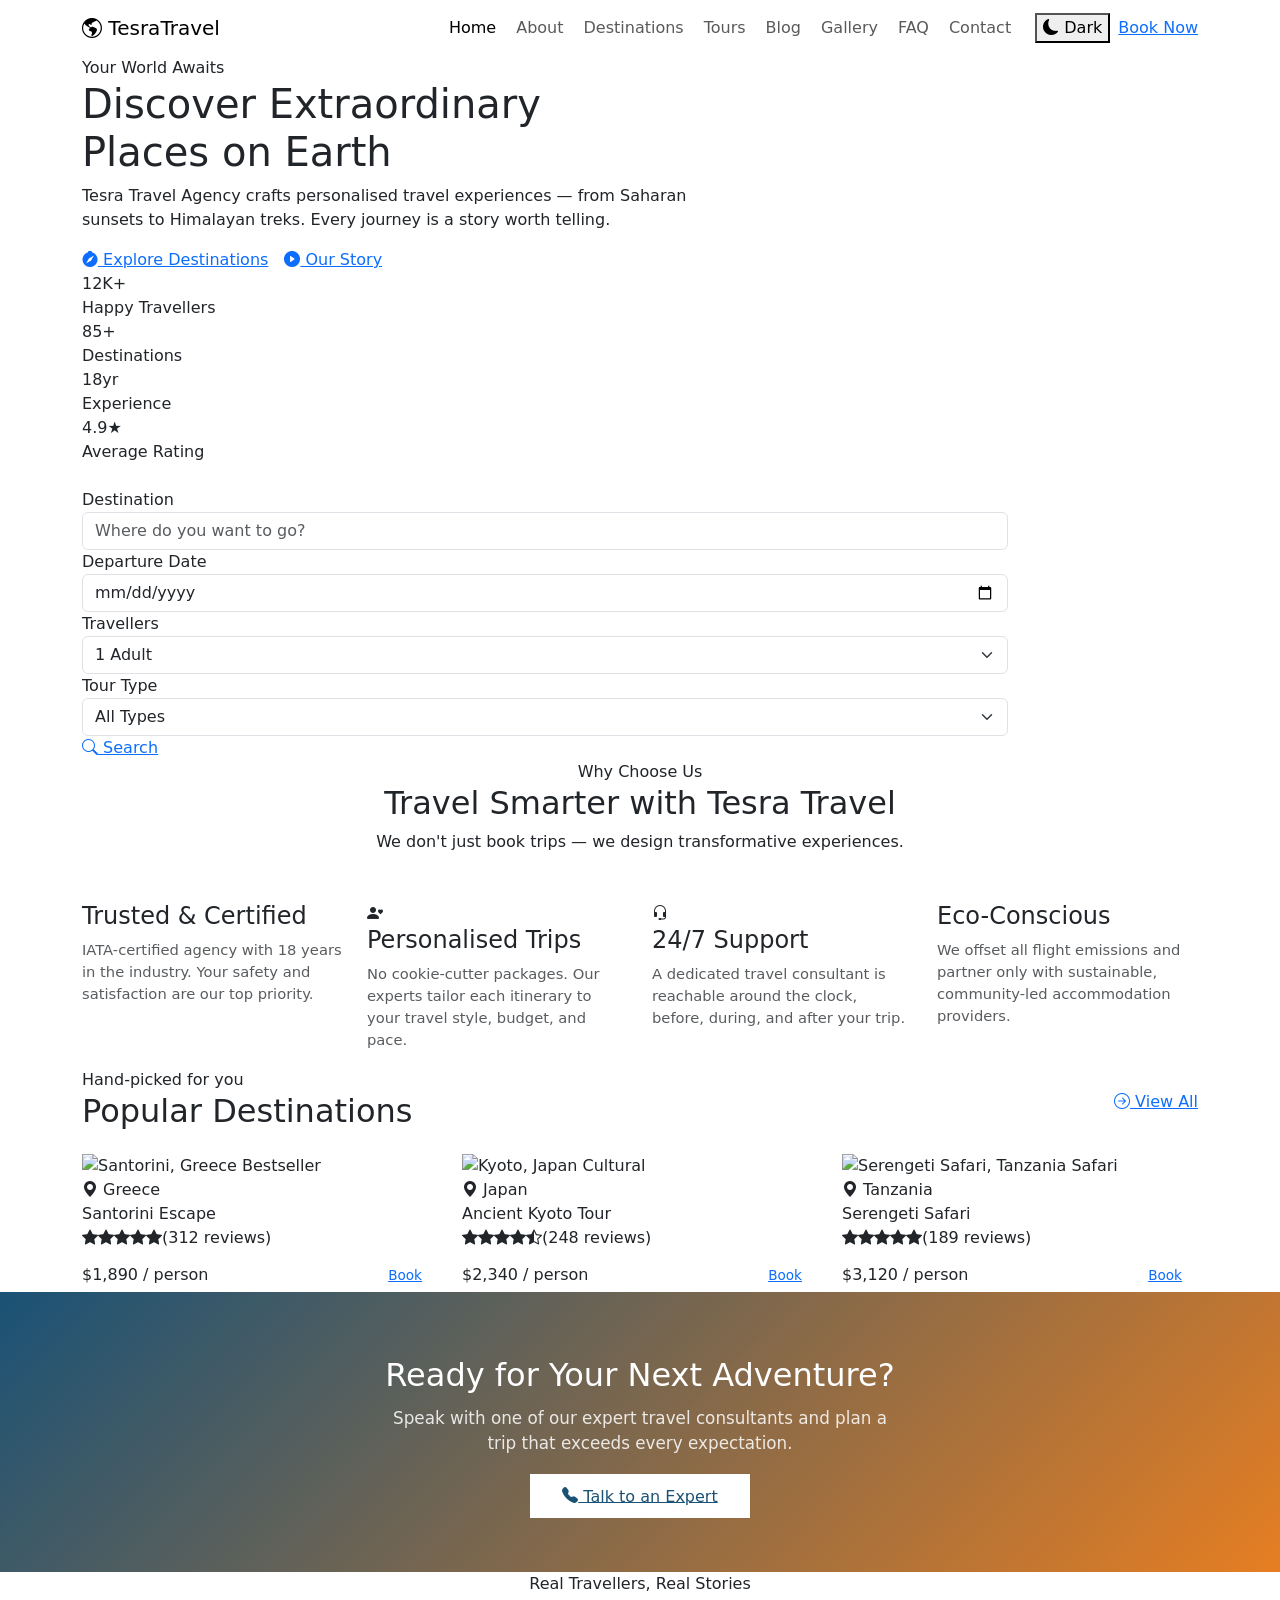
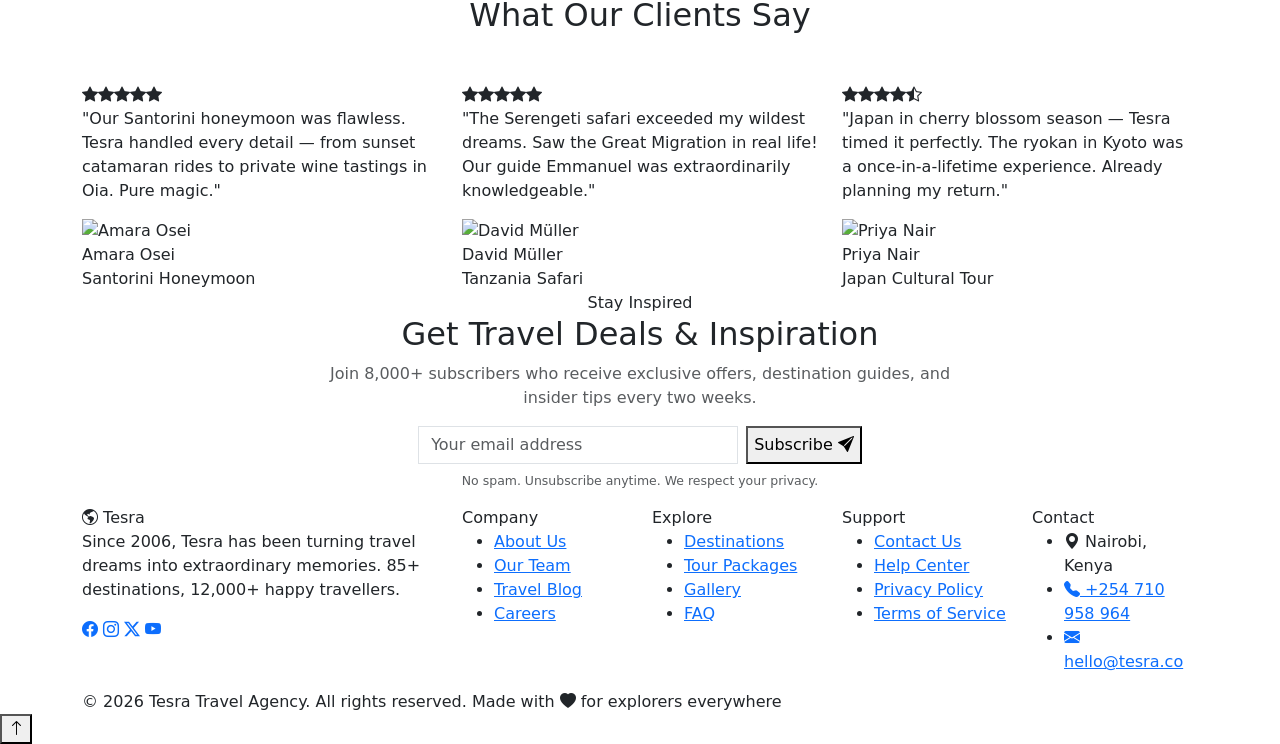
==== index.html @ 3066c64e "initial commit" ====
<!DOCTYPE html>
<html lang="en">
<head>
  <meta charset="UTF-8" />
  <meta name="viewport" content="width=device-width, initial-scale=1.0" />
  <title>Tesra Travel Agency</title>
  <meta name="description" content="Tesra Travel Agency offers curated tour packages to the world's most breathtaking destinations. Book your dream holiday today." />
  <link rel="stylesheet" href="https://cdn.jsdelivr.net/npm/bootstrap@5.3.2/dist/css/bootstrap.min.css" />
  <link rel="stylesheet" href="https://cdn.jsdelivr.net/npm/bootstrap-icons@1.11.3/font/bootstrap-icons.min.css" />
  <link rel="stylesheet" href="css/style.css" />
</head>
<body>

<!-- NAVBAR -->
<nav class="navbar navbar-expand-lg">
  <div class="container">
    <a class="navbar-brand" href="index.html"><i class="bi bi-globe-americas"></i> Tesra<span>Travel</span></a>
    <button class="navbar-toggler border-0" type="button" data-bs-toggle="collapse" data-bs-target="#navMenu">
      <span class="navbar-toggler-icon"></span>
    </button>
    <div class="collapse navbar-collapse" id="navMenu">
      <ul class="navbar-nav ms-auto align-items-lg-center gap-1 mb-2 mb-lg-0">
        <li class="nav-item"><a class="nav-link active" href="index.html">Home</a></li>
        <li class="nav-item"><a class="nav-link" href="about.html">About</a></li>
        <li class="nav-item"><a class="nav-link" href="destinations.html">Destinations</a></li>
        <li class="nav-item"><a class="nav-link" href="tours.html">Tours</a></li>
        <li class="nav-item"><a class="nav-link" href="blog.html">Blog</a></li>
        <li class="nav-item"><a class="nav-link" href="gallery.html">Gallery</a></li>
        <li class="nav-item"><a class="nav-link" href="faq.html">FAQ</a></li>
        <li class="nav-item"><a class="nav-link" href="contact.html">Contact</a></li>
      </ul>
      <div class="ms-lg-3 d-flex align-items-center gap-2 mt-2 mt-lg-0">
        <button id="darkModeToggle"><i class="bi bi-moon-fill"></i> Dark</button>
        <a href="tours.html" class="btn-primary-custom">Book Now</a>
      </div>
    </div>
  </div>
</nav>

<!-- HERO -->
<section class="hero">
  <div class="hero-bg"></div>
  <div class="container hero-content">
    <div class="row align-items-center">
      <div class="col-lg-7">
        <span class="eyebrow">Your World Awaits</span>
        <h1>Discover <span>Extraordinary</span><br>Places on Earth</h1>
        <p class="hero-lead">Tesra Travel Agency crafts personalised travel experiences — from Saharan sunsets to Himalayan treks. Every journey is a story worth telling.</p>
        <div class="d-flex flex-wrap gap-3">
          <a href="destinations.html" class="btn-primary-custom"><i class="bi bi-compass-fill"></i> Explore Destinations</a>
          <a href="about.html" class="btn-outline-custom"><i class="bi bi-play-circle-fill"></i> Our Story</a>
        </div>
        <div class="hero-stats">
          <div><div class="hero-stat-num">12K+</div><div class="hero-stat-label">Happy Travellers</div></div>
          <div><div class="hero-stat-num">85+</div><div class="hero-stat-label">Destinations</div></div>
          <div><div class="hero-stat-num">18yr</div><div class="hero-stat-label">Experience</div></div>
          <div><div class="hero-stat-num">4.9★</div><div class="hero-stat-label">Average Rating</div></div>
        </div>
      </div>
    </div>
    <!-- Quick Search -->
    <div class="row mt-4">
      <div class="col-lg-10">
        <div class="hero-search">
          <div class="form-group">
            <label for="hsDestination">Destination</label>
            <input id="hsDestination" type="text" class="form-control" placeholder="Where do you want to go?" />
          </div>
          <div class="form-group">
            <label for="hsDeparture">Departure Date</label>
            <input id="hsDeparture" type="date" class="form-control" />
          </div>
          <div class="form-group">
            <label for="hsTravellers">Travellers</label>
            <select id="hsTravellers" class="form-select">
              <option>1 Adult</option>
              <option>2 Adults</option>
              <option>2 Adults, 1 Child</option>
              <option>2 Adults, 2 Children</option>
              <option>Group (5+)</option>
            </select>
          </div>
          <div class="form-group">
            <label for="hsTourType">Tour Type</label>
            <select id="hsTourType" class="form-select">
              <option>All Types</option>
              <option>Beach & Island</option>
              <option>Adventure & Trek</option>
              <option>Cultural & Heritage</option>
              <option>Safari & Wildlife</option>
            </select>
          </div>
          <div>
            <a href="destinations.html" class="btn-primary-custom" style="white-space:nowrap"><i class="bi bi-search"></i> Search</a>
          </div>
        </div>
      </div>
    </div>
  </div>
</section>

<!-- WHY WANDERLUST -->
<section class="section-pad bg-light-custom">
  <div class="container">
    <div class="text-center mb-5">
      <span class="eyebrow">Why Choose Us</span>
      <h2 class="section-title">Travel Smarter with Tesra Travel</h2>
      <div class="divider center"></div>
      <p class="section-subtitle">We don't just book trips — we design transformative experiences.</p>
    </div>
    <div class="row g-4">
      <div class="col-sm-6 col-lg-3 reveal">
        <div class="feature-icon blue"><i class="bi bi-shield-check-fill"></i></div>
        <h4>Trusted & Certified</h4>
        <p class="text-muted" style="font-size:0.92rem">IATA-certified agency with 18 years in the industry. Your safety and satisfaction are our top priority.</p>
      </div>
      <div class="col-sm-6 col-lg-3 reveal">
        <div class="feature-icon orange"><i class="bi bi-person-heart"></i></div>
        <h4>Personalised Trips</h4>
        <p class="text-muted" style="font-size:0.92rem">No cookie-cutter packages. Our experts tailor each itinerary to your travel style, budget, and pace.</p>
      </div>
      <div class="col-sm-6 col-lg-3 reveal">
        <div class="feature-icon gold"><i class="bi bi-headset"></i></div>
        <h4>24/7 Support</h4>
        <p class="text-muted" style="font-size:0.92rem">A dedicated travel consultant is reachable around the clock, before, during, and after your trip.</p>
      </div>
      <div class="col-sm-6 col-lg-3 reveal">
        <div class="feature-icon teal"><i class="bi bi-leaf-fill"></i></div>
        <h4>Eco-Conscious</h4>
        <p class="text-muted" style="font-size:0.92rem">We offset all flight emissions and partner only with sustainable, community-led accommodation providers.</p>
      </div>
    </div>
  </div>
</section>

<!-- FEATURED DESTINATIONS -->
<section class="section-pad">
  <div class="container">
    <div class="d-flex flex-wrap justify-content-between align-items-end mb-4">
      <div>
        <span class="eyebrow">Hand-picked for you</span>
        <h2 class="section-title mb-0">Popular Destinations</h2>
        <div class="divider"></div>
      </div>
      <a href="destinations.html" class="btn-primary-dark mb-3"><i class="bi bi-arrow-right-circle"></i> View All</a>
    </div>
    <div class="row g-4">
      <!-- Card 1 -->
      <div class="col-sm-6 col-lg-4 reveal">
        <div class="destination-card">
          <div class="card-img-wrapper">
            <img src="https://images.unsplash.com/photo-1539650116574-75c0c6d73c0e?w=600&q=75" alt="Santorini, Greece" loading="lazy" />
            <span class="card-badge">Bestseller</span>
          </div>
          <div class="card-body">
            <div class="card-location"><i class="bi bi-geo-alt-fill"></i> Greece</div>
            <div class="card-title">Santorini Escape</div>
            <div class="card-rating"><i class="bi bi-star-fill"></i><i class="bi bi-star-fill"></i><i class="bi bi-star-fill"></i><i class="bi bi-star-fill"></i><i class="bi bi-star-fill"></i><span>(312 reviews)</span></div>
            <div class="d-flex justify-content-between align-items-center mt-2">
              <div class="card-price">$1,890 <span>/ person</span></div>
              <a href="tours.html" class="btn-primary-custom" style="padding:0.4rem 1rem;font-size:0.85rem">Book</a>
            </div>
          </div>
        </div>
      </div>
      <!-- Card 2 -->
      <div class="col-sm-6 col-lg-4 reveal">
        <div class="destination-card">
          <div class="card-img-wrapper">
            <img src="https://images.unsplash.com/photo-1555400038-63f5ba517a47?w=600&q=75" alt="Kyoto, Japan" loading="lazy" />
            <span class="card-badge">Cultural</span>
          </div>
          <div class="card-body">
            <div class="card-location"><i class="bi bi-geo-alt-fill"></i> Japan</div>
            <div class="card-title">Ancient Kyoto Tour</div>
            <div class="card-rating"><i class="bi bi-star-fill"></i><i class="bi bi-star-fill"></i><i class="bi bi-star-fill"></i><i class="bi bi-star-fill"></i><i class="bi bi-star-half"></i><span>(248 reviews)</span></div>
            <div class="d-flex justify-content-between align-items-center mt-2">
              <div class="card-price">$2,340 <span>/ person</span></div>
              <a href="tours.html" class="btn-primary-custom" style="padding:0.4rem 1rem;font-size:0.85rem">Book</a>
            </div>
          </div>
        </div>
      </div>
      <!-- Card 3 -->
      <div class="col-sm-6 col-lg-4 reveal">
        <div class="destination-card">
          <div class="card-img-wrapper">
            <img src="https://images.unsplash.com/photo-1516026672322-bc52d61a55d5?w=600&q=75" alt="Serengeti Safari, Tanzania" loading="lazy" />
            <span class="card-badge">Safari</span>
          </div>
          <div class="card-body">
            <div class="card-location"><i class="bi bi-geo-alt-fill"></i> Tanzania</div>
            <div class="card-title">Serengeti Safari</div>
            <div class="card-rating"><i class="bi bi-star-fill"></i><i class="bi bi-star-fill"></i><i class="bi bi-star-fill"></i><i class="bi bi-star-fill"></i><i class="bi bi-star-fill"></i><span>(189 reviews)</span></div>
            <div class="d-flex justify-content-between align-items-center mt-2">
              <div class="card-price">$3,120 <span>/ person</span></div>
              <a href="tours.html" class="btn-primary-custom" style="padding:0.4rem 1rem;font-size:0.85rem">Book</a>
            </div>
          </div>
        </div>
      </div>
    </div>
  </div>
</section>

<!-- BANNER CTA -->
<section style="background:linear-gradient(135deg,#1A5276 0%,#E67E22 100%);padding:64px 0;">
  <div class="container text-center">
    <h2 style="color:white;font-family:var(--font-display);margin-bottom:0.75rem">Ready for Your Next Adventure?</h2>
    <p style="color:rgba(255,255,255,0.85);max-width:520px;margin:0 auto 1.75rem;font-size:1.05rem">Speak with one of our expert travel consultants and plan a trip that exceeds every expectation.</p>
    <a href="contact.html" class="btn-primary-custom" style="background:white;color:#1A5276;font-size:1rem;padding:0.8rem 2rem">
      <i class="bi bi-telephone-fill"></i> Talk to an Expert
    </a>
  </div>
</section>

<!-- TESTIMONIALS -->
<section class="section-pad bg-light-custom">
  <div class="container">
    <div class="text-center mb-5">
      <span class="eyebrow">Real Travellers, Real Stories</span>
      <h2 class="section-title">What Our Clients Say</h2>
      <div class="divider center"></div>
    </div>
    <div class="row g-4">
      <div class="col-md-4 reveal">
        <div class="testimonial-card">
          <div class="testimonial-stars"><i class="bi bi-star-fill"></i><i class="bi bi-star-fill"></i><i class="bi bi-star-fill"></i><i class="bi bi-star-fill"></i><i class="bi bi-star-fill"></i></div>
          <p class="testimonial-text">"Our Santorini honeymoon was flawless. Tesra handled every detail — from sunset catamaran rides to private wine tastings in Oia. Pure magic."</p>
          <div class="testimonial-author">
            <img src="https://randomuser.me/api/portraits/women/44.jpg" alt="Amara Osei" class="testimonial-avatar" />
            <div><div class="testimonial-name">Amara Osei</div><div class="testimonial-trip">Santorini Honeymoon</div></div>
          </div>
        </div>
      </div>
      <div class="col-md-4 reveal">
        <div class="testimonial-card">
          <div class="testimonial-stars"><i class="bi bi-star-fill"></i><i class="bi bi-star-fill"></i><i class="bi bi-star-fill"></i><i class="bi bi-star-fill"></i><i class="bi bi-star-fill"></i></div>
          <p class="testimonial-text">"The Serengeti safari exceeded my wildest dreams. Saw the Great Migration in real life! Our guide Emmanuel was extraordinarily knowledgeable."</p>
          <div class="testimonial-author">
            <img src="https://randomuser.me/api/portraits/men/32.jpg" alt="David Müller" class="testimonial-avatar" />
            <div><div class="testimonial-name">David Müller</div><div class="testimonial-trip">Tanzania Safari</div></div>
          </div>
        </div>
      </div>
      <div class="col-md-4 reveal">
        <div class="testimonial-card">
          <div class="testimonial-stars"><i class="bi bi-star-fill"></i><i class="bi bi-star-fill"></i><i class="bi bi-star-fill"></i><i class="bi bi-star-fill"></i><i class="bi bi-star-half"></i></div>
          <p class="testimonial-text">"Japan in cherry blossom season — Tesra timed it perfectly. The ryokan in Kyoto was a once-in-a-lifetime experience. Already planning my return."</p>
          <div class="testimonial-author">
            <img src="https://randomuser.me/api/portraits/women/68.jpg" alt="Priya Nair" class="testimonial-avatar" />
            <div><div class="testimonial-name">Priya Nair</div><div class="testimonial-trip">Japan Cultural Tour</div></div>
          </div>
        </div>
      </div>
    </div>
  </div>
</section>

<!-- NEWSLETTER -->
<section class="section-pad-sm">
  <div class="container">
    <div class="row justify-content-center">
      <div class="col-lg-7 text-center">
        <span class="eyebrow">Stay Inspired</span>
        <h2 class="section-title">Get Travel Deals &amp; Inspiration</h2>
        <p class="text-muted mb-3">Join 8,000+ subscribers who receive exclusive offers, destination guides, and insider tips every two weeks.</p>
        <form id="newsletterForm" class="d-flex flex-wrap justify-content-center gap-2">
          <input type="email" class="form-control" placeholder="Your email address" style="max-width:320px;border-radius:var(--radius-sm);" required />
          <button type="submit" class="btn-primary-custom">Subscribe <i class="bi bi-send-fill"></i></button>
        </form>
        <div id="newsletterMsg" style="display:none;margin-top:1rem;color:#27AE60;font-weight:600"><i class="bi bi-check-circle-fill"></i> You're subscribed! Check your inbox for a welcome gift.</div>
        <p class="text-muted mt-2" style="font-size:0.78rem">No spam. Unsubscribe anytime. We respect your privacy.</p>
      </div>
    </div>
  </div>
</section>

<!-- FOOTER -->
<footer>
  <div class="container">
    <div class="row g-4">
      <div class="col-lg-4">
        <div class="footer-brand"><i class="bi bi-globe-americas"></i> Tesra</span></div>
        <p class="footer-desc">Since 2006, Tesra has been turning travel dreams into extraordinary memories. 85+ destinations, 12,000+ happy travellers.</p>
        <div class="footer-social">
          <a href="#" class="social-btn" aria-label="Facebook"><i class="bi bi-facebook"></i></a>
          <a href="#" class="social-btn" aria-label="Instagram"><i class="bi bi-instagram"></i></a>
          <a href="#" class="social-btn" aria-label="Twitter"><i class="bi bi-twitter-x"></i></a>
          <a href="#" class="social-btn" aria-label="YouTube"><i class="bi bi-youtube"></i></a>
        </div>
      </div>
      <div class="col-6 col-lg-2">
        <div class="footer-heading">Company</div>
        <ul class="footer-links">
          <li><a href="about.html">About Us</a></li>
          <li><a href="about.html#team">Our Team</a></li>
          <li><a href="blog.html">Travel Blog</a></li>
          <li><a href="contact.html">Careers</a></li>
        </ul>
      </div>
      <div class="col-6 col-lg-2">
        <div class="footer-heading">Explore</div>
        <ul class="footer-links">
          <li><a href="destinations.html">Destinations</a></li>
          <li><a href="tours.html">Tour Packages</a></li>
          <li><a href="gallery.html">Gallery</a></li>
          <li><a href="faq.html">FAQ</a></li>
        </ul>
      </div>
      <div class="col-6 col-lg-2">
        <div class="footer-heading">Support</div>
        <ul class="footer-links">
          <li><a href="contact.html">Contact Us</a></li>
          <li><a href="faq.html">Help Center</a></li>
          <li><a href="#">Privacy Policy</a></li>
          <li><a href="#">Terms of Service</a></li>
        </ul>
      </div>
      <div class="col-6 col-lg-2">
        <div class="footer-heading">Contact</div>
        <ul class="footer-links">
          <li><i class="bi bi-geo-alt-fill text-accent"></i> Nairobi, Kenya</li>
          <li><a href="tel:+254710958964"><i class="bi bi-telephone-fill text-accent"></i> +254 710 958 964</a></li>
          <li><a href="mailto:hello@tesra.co"><i class="bi bi-envelope-fill text-accent"></i> hello@tesra.co</a></li>
        </ul>
      </div>
    </div>
    <div class="footer-bottom">
      <span>&copy; 2026 Tesra Travel Agency. All rights reserved.</span>
      <span>Made with <i class="bi bi-heart-fill text-accent"></i> for explorers everywhere</span>
    </div>
  </div>
</footer>

<button class="back-to-top" id="backToTop" aria-label="Back to top"><i class="bi bi-arrow-up"></i></button>

<script src="https://cdn.jsdelivr.net/npm/bootstrap@5.3.2/dist/js/bootstrap.bundle.min.js"></script>
<script src="js/main.js"></script>
</body>
</html>
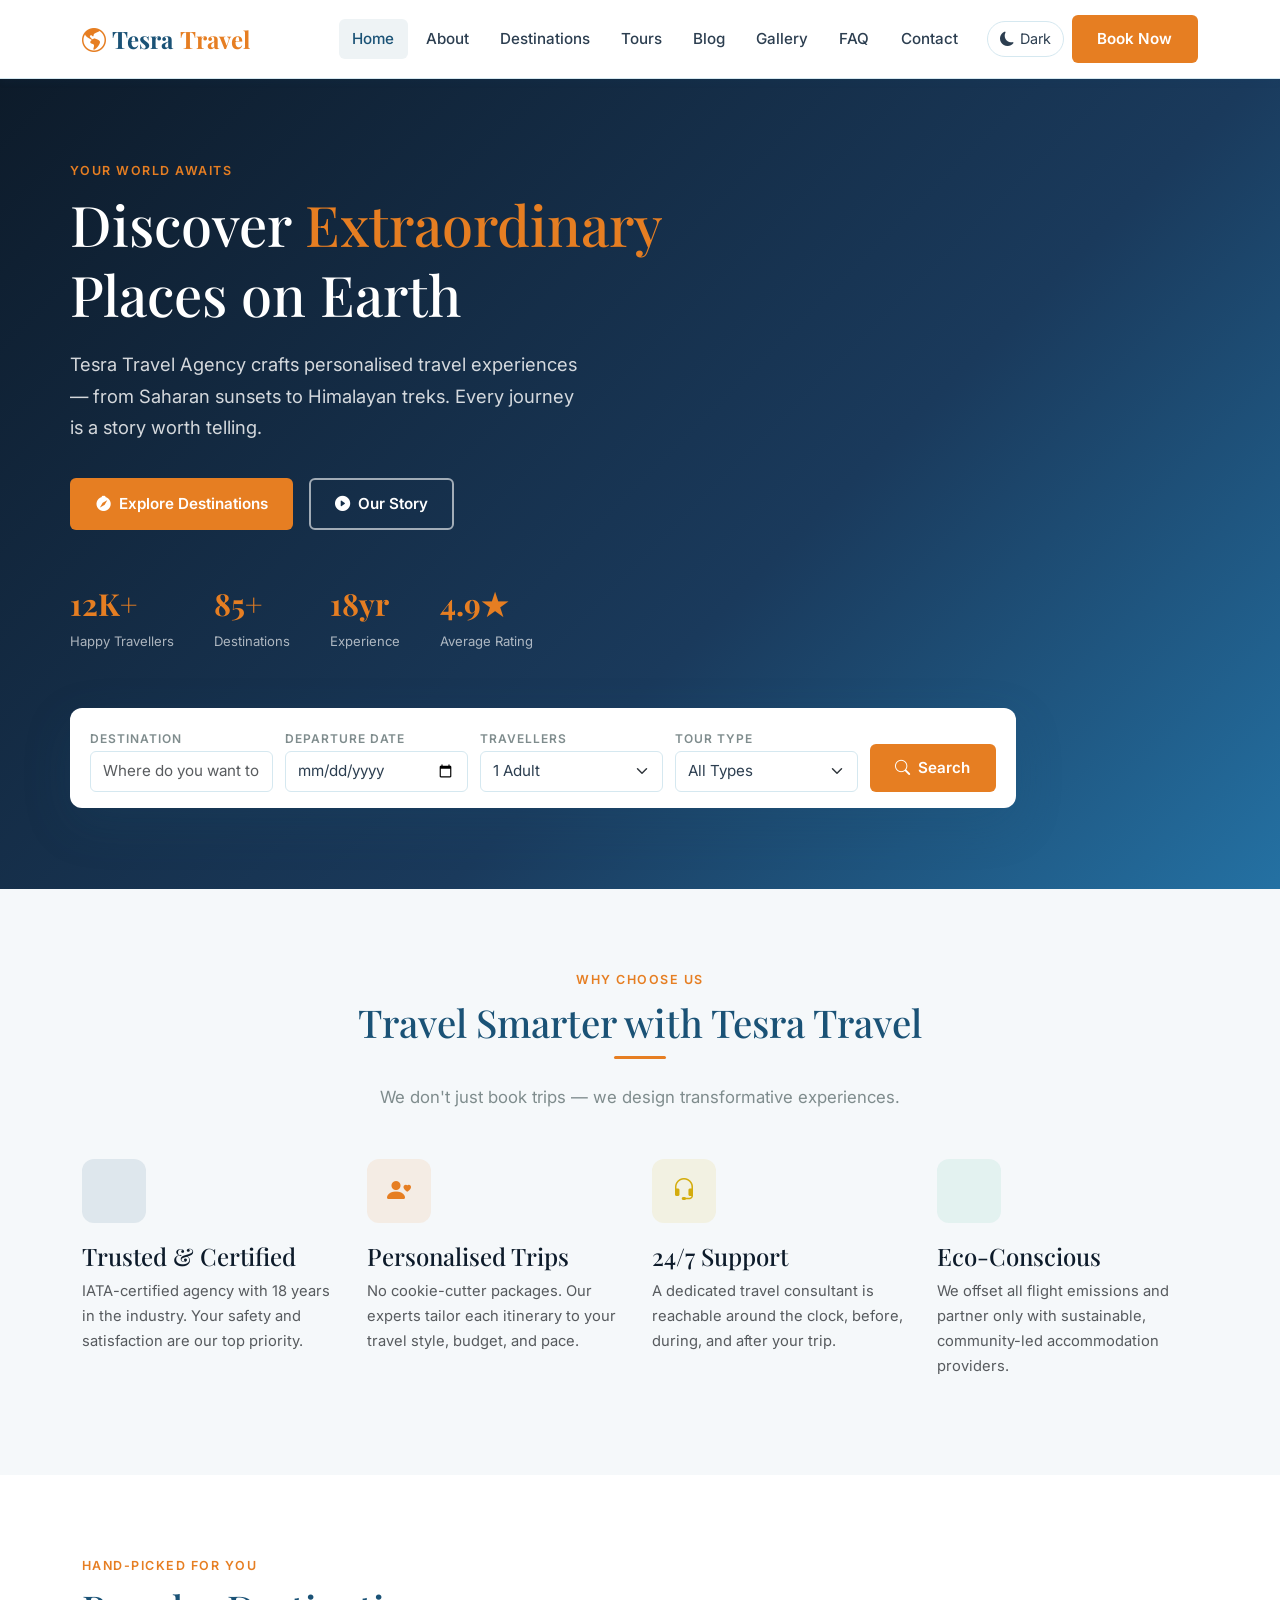
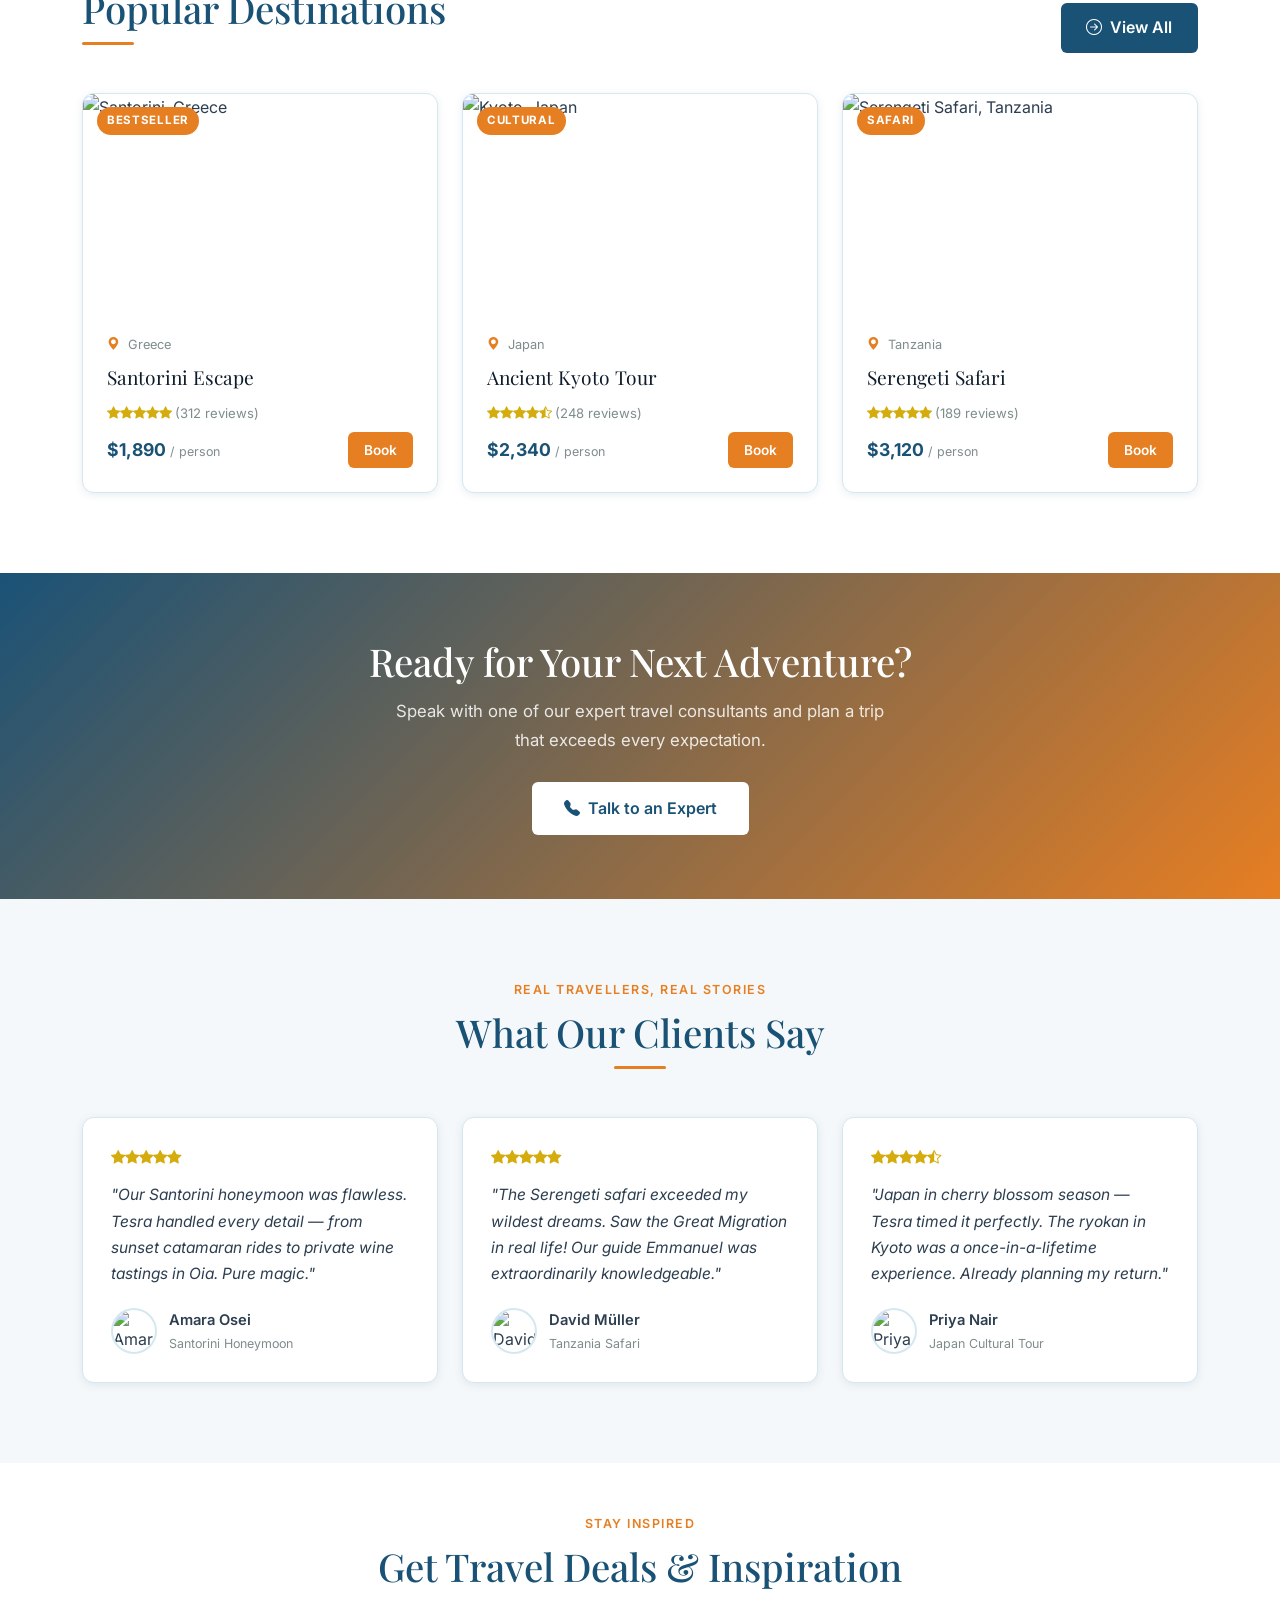
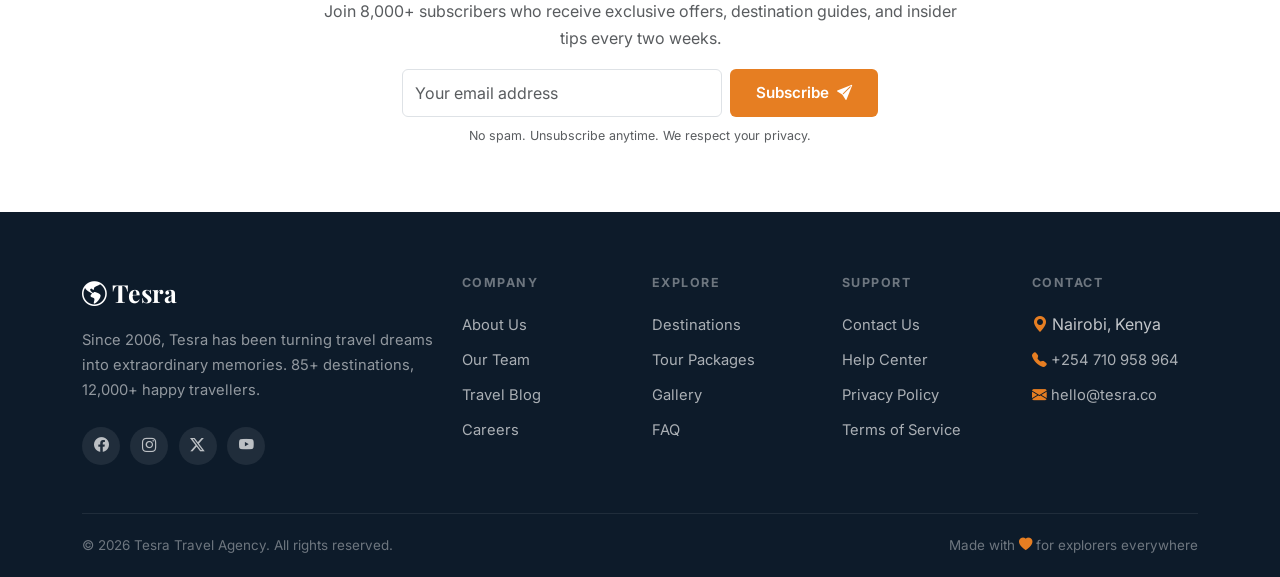
==== commit a6909fe4: "changes made to index page" ====
--- a/index.html
+++ b/index.html
@@ -7,7 +7,7 @@
   <meta name="description" content="Tesra Travel Agency offers curated tour packages to the world's most breathtaking destinations. Book your dream holiday today." />
   <link rel="stylesheet" href="https://cdn.jsdelivr.net/npm/bootstrap@5.3.2/dist/css/bootstrap.min.css" />
   <link rel="stylesheet" href="https://cdn.jsdelivr.net/npm/bootstrap-icons@1.11.3/font/bootstrap-icons.min.css" />
-  <link rel="stylesheet" href="css/style.css" />
+  <link rel="stylesheet" href="style.css" />
 </head>
 <body>
 
--- a/style.css
+++ b/style.css
@@ -0,0 +1,645 @@
+/* =============================================
+   Tesra Travel Agency – Main Stylesheet
+   ============================================= */
+
+/* --- Google Fonts Import --- */
+@import url('https://fonts.googleapis.com/css2?family=Playfair+Display:wght@400;600;700&family=Inter:wght@300;400;500;600&display=swap');
+
+/* --- CSS Variables (Token System) --- */
+:root {
+  --color-primary:    #1A5276;   /* deep ocean blue */
+  --color-accent:     #E67E22;   /* warm sunset orange */
+  --color-gold:       #D4AC0D;   /* sand gold */
+  --color-dark:       #0D1B2A;   /* near-black navy */
+  --color-light:      #F5F8FA;   /* off-white */
+  --color-white:      #FFFFFF;
+  --color-text:       #2C3E50;
+  --color-muted:      #7F8C8D;
+  --color-border:     #D5E8F0;
+
+  --font-display: 'Playfair Display', Georgia, serif;
+  --font-body:    'Inter', system-ui, sans-serif;
+
+  --radius-sm:  6px;
+  --radius-md:  12px;
+  --radius-lg:  24px;
+
+  --shadow-sm:  0 2px 8px rgba(26,82,118,0.10);
+  --shadow-md:  0 6px 24px rgba(26,82,118,0.14);
+  --shadow-lg:  0 16px 48px rgba(26,82,118,0.18);
+
+  --transition: 0.28s ease;
+}
+
+/* --- Reset & Base --- */
+*, *::before, *::after { box-sizing: border-box; margin: 0; padding: 0; }
+html { scroll-behavior: smooth; }
+body {
+  font-family: var(--font-body);
+  font-size: 16px;
+  color: var(--color-text);
+  background: var(--color-white);
+  line-height: 1.7;
+}
+img { max-width: 100%; height: auto; display: block; }
+a { text-decoration: none; color: inherit; }
+
+/* --- Typography --- */
+h1, h2, h3, h4, h5 {
+  font-family: var(--font-display);
+  line-height: 1.25;
+  color: var(--color-dark);
+}
+h1 { font-size: clamp(2rem, 5vw, 3.5rem); }
+h2 { font-size: clamp(1.6rem, 3.5vw, 2.4rem); }
+h3 { font-size: clamp(1.2rem, 2.5vw, 1.6rem); }
+.section-title {
+  font-family: var(--font-display);
+  color: var(--color-primary);
+  margin-bottom: 0.5rem;
+}
+.section-subtitle {
+  color: var(--color-muted);
+  font-size: 1.05rem;
+  margin-bottom: 2.5rem;
+}
+.eyebrow {
+  font-size: 0.78rem;
+  font-weight: 600;
+  letter-spacing: 0.12em;
+  text-transform: uppercase;
+  color: var(--color-accent);
+  margin-bottom: 0.5rem;
+  display: block;
+}
+
+/* =============================================
+   NAVBAR
+   ============================================= */
+.navbar {
+  background: var(--color-white) !important;
+  border-bottom: 1px solid var(--color-border);
+  padding: 0.85rem 0;
+  box-shadow: var(--shadow-sm);
+  position: sticky;
+  top: 0;
+  z-index: 1000;
+  transition: background var(--transition);
+}
+.navbar.dark-nav {
+  background: var(--color-dark) !important;
+  border-bottom-color: rgba(255,255,255,0.08);
+}
+.navbar-brand {
+  font-family: var(--font-display);
+  font-size: 1.5rem;
+  font-weight: 700;
+  color: var(--color-primary) !important;
+  display: flex;
+  align-items: center;
+  gap: 0.4rem;
+}
+.navbar-brand span { color: var(--color-accent); }
+.navbar-brand i { color: var(--color-accent); }
+.navbar.dark-nav .navbar-brand { color: var(--color-white) !important; }
+.nav-link {
+  font-weight: 500;
+  color: var(--color-text) !important;
+  padding: 0.45rem 0.85rem !important;
+  border-radius: var(--radius-sm);
+  transition: color var(--transition), background var(--transition);
+  font-size: 0.95rem;
+}
+.nav-link:hover, .nav-link.active {
+  color: var(--color-primary) !important;
+  background: rgba(26,82,118,0.07);
+}
+.navbar.dark-nav .nav-link { color: rgba(255,255,255,0.85) !important; }
+.navbar.dark-nav .nav-link:hover { color: var(--color-white) !important; background: rgba(255,255,255,0.1); }
+.nav-cta {
+  background: var(--color-accent) !important;
+  color: var(--color-white) !important;
+  border-radius: var(--radius-sm) !important;
+  padding: 0.45rem 1.1rem !important;
+}
+.nav-cta:hover { background: #c0661a !important; }
+
+/* Dark Mode Toggle */
+#darkModeToggle {
+  border: 1.5px solid var(--color-border);
+  background: transparent;
+  color: var(--color-text);
+  border-radius: 50px;
+  padding: 0.3rem 0.75rem;
+  font-size: 0.9rem;
+  cursor: pointer;
+  transition: all var(--transition);
+  display: flex; align-items: center; gap: 0.35rem;
+}
+#darkModeToggle:hover { background: var(--color-primary); color: white; border-color: var(--color-primary); }
+
+/* =============================================
+   HERO SECTION
+   ============================================= */
+.hero {
+  position: relative;
+  min-height: 90vh;
+  display: flex;
+  align-items: center;
+  overflow: hidden;
+  background: linear-gradient(135deg, var(--color-dark) 0%, #1A3A5C 60%, #2471A3 100%);
+}
+.hero-bg {
+  position: absolute; inset: 0;
+  background-image: url('https://images.unsplash.com/photo-1476514525535-07fb3b4ae5f1?w=1600&q=80');
+  background-size: cover;
+  background-position: center;
+  opacity: 0.22;
+  z-index: 0;
+}
+.hero-content { position: relative; z-index: 1; padding: 5rem 0; }
+.hero h1 { color: var(--color-white); margin-bottom: 1.25rem; }
+.hero h1 span { color: var(--color-accent); }
+.hero-lead {
+  font-size: 1.15rem;
+  color: rgba(255,255,255,0.82);
+  max-width: 520px;
+  margin-bottom: 2.2rem;
+}
+.hero-stats {
+  display: flex;
+  gap: 2.5rem;
+  margin-top: 3rem;
+  flex-wrap: wrap;
+}
+.hero-stat-num {
+  font-family: var(--font-display);
+  font-size: 1.9rem;
+  font-weight: 700;
+  color: var(--color-accent);
+}
+.hero-stat-label { font-size: 0.82rem; color: rgba(255,255,255,0.65); }
+
+/* Search Bar */
+.hero-search {
+  background: var(--color-white);
+  border-radius: var(--radius-md);
+  padding: 1rem 1.25rem;
+  box-shadow: var(--shadow-lg);
+  display: flex;
+  flex-wrap: wrap;
+  gap: 0.75rem;
+  align-items: flex-end;
+  margin-top: 2rem;
+}
+.hero-search .form-group { flex: 1 1 180px; }
+.hero-search label { font-size: 0.75rem; font-weight: 600; color: var(--color-muted); text-transform: uppercase; letter-spacing: 0.08em; }
+.hero-search .form-control, .hero-search .form-select {
+  border: 1.5px solid var(--color-border);
+  border-radius: var(--radius-sm);
+  font-size: 0.95rem;
+  padding: 0.5rem 0.75rem;
+  color: var(--color-text);
+  transition: border-color var(--transition);
+}
+.hero-search .form-control:focus, .hero-search .form-select:focus {
+  border-color: var(--color-primary);
+  box-shadow: 0 0 0 3px rgba(26,82,118,0.12);
+}
+
+/* =============================================
+   BUTTONS
+   ============================================= */
+.btn-primary-custom {
+  background: var(--color-accent);
+  color: var(--color-white);
+  border: none;
+  border-radius: var(--radius-sm);
+  padding: 0.7rem 1.6rem;
+  font-weight: 600;
+  font-size: 0.95rem;
+  cursor: pointer;
+  transition: background var(--transition), transform var(--transition), box-shadow var(--transition);
+  display: inline-flex; align-items: center; gap: 0.5rem;
+}
+.btn-primary-custom:hover {
+  background: #c0661a;
+  transform: translateY(-2px);
+  box-shadow: 0 6px 20px rgba(230,126,34,0.32);
+  color: white;
+}
+.btn-outline-custom {
+  background: transparent;
+  color: var(--color-white);
+  border: 2px solid rgba(255,255,255,0.6);
+  border-radius: var(--radius-sm);
+  padding: 0.68rem 1.5rem;
+  font-weight: 600;
+  font-size: 0.95rem;
+  cursor: pointer;
+  transition: all var(--transition);
+  display: inline-flex; align-items: center; gap: 0.5rem;
+}
+.btn-outline-custom:hover { border-color: white; background: rgba(255,255,255,0.12); color: white; }
+.btn-primary-dark {
+  background: var(--color-primary);
+  color: white;
+  border: none;
+  border-radius: var(--radius-sm);
+  padding: 0.7rem 1.6rem;
+  font-weight: 600;
+  cursor: pointer;
+  transition: background var(--transition), transform var(--transition);
+  display: inline-flex; align-items: center; gap: 0.5rem;
+}
+.btn-primary-dark:hover { background: #154360; transform: translateY(-2px); color: white; }
+
+/* =============================================
+   CARDS
+   ============================================= */
+.destination-card {
+  border-radius: var(--radius-md);
+  overflow: hidden;
+  box-shadow: var(--shadow-sm);
+  transition: transform var(--transition), box-shadow var(--transition);
+  background: var(--color-white);
+  border: 1px solid var(--color-border);
+}
+.destination-card:hover {
+  transform: translateY(-6px);
+  box-shadow: var(--shadow-lg);
+}
+.destination-card .card-img-wrapper {
+  position: relative;
+  overflow: hidden;
+  height: 220px;
+}
+.destination-card img {
+  width: 100%; height: 100%; object-fit: cover;
+  transition: transform 0.45s ease;
+}
+.destination-card:hover img { transform: scale(1.06); }
+.card-badge {
+  position: absolute;
+  top: 0.85rem;
+  left: 0.85rem;
+  background: var(--color-accent);
+  color: white;
+  font-size: 0.72rem;
+  font-weight: 700;
+  padding: 0.25rem 0.65rem;
+  border-radius: 50px;
+  text-transform: uppercase;
+  letter-spacing: 0.06em;
+}
+.destination-card .card-body { padding: 1.25rem 1.5rem 1.5rem; }
+.card-location { font-size: 0.8rem; color: var(--color-muted); margin-bottom: 0.35rem; }
+.card-location i { color: var(--color-accent); margin-right: 4px; }
+.card-title { font-family: var(--font-display); font-size: 1.2rem; margin-bottom: 0.5rem; color: var(--color-dark); }
+.card-price { font-size: 1.1rem; font-weight: 700; color: var(--color-primary); }
+.card-price span { font-size: 0.78rem; font-weight: 400; color: var(--color-muted); }
+.card-rating { font-size: 0.82rem; color: var(--color-gold); }
+.card-rating span { color: var(--color-muted); margin-left: 3px; }
+
+/* =============================================
+   SECTIONS
+   ============================================= */
+.section-pad { padding: 80px 0; }
+.section-pad-sm { padding: 50px 0; }
+.bg-light-custom { background: var(--color-light); }
+.bg-primary-custom { background: var(--color-primary); }
+.bg-dark-custom { background: var(--color-dark); }
+
+/* Feature icons */
+.feature-icon {
+  width: 64px; height: 64px;
+  border-radius: var(--radius-md);
+  display: flex; align-items: center; justify-content: center;
+  font-size: 1.5rem;
+  margin-bottom: 1.1rem;
+}
+.feature-icon.blue { background: rgba(26,82,118,0.1); color: var(--color-primary); }
+.feature-icon.orange { background: rgba(230,126,34,0.1); color: var(--color-accent); }
+.feature-icon.gold { background: rgba(212,172,13,0.1); color: var(--color-gold); }
+.feature-icon.teal { background: rgba(22,160,133,0.08); color: #16A085; }
+
+/* Testimonial card */
+.testimonial-card {
+  background: var(--color-white);
+  border-radius: var(--radius-md);
+  padding: 1.75rem;
+  border: 1px solid var(--color-border);
+  box-shadow: var(--shadow-sm);
+  height: 100%;
+}
+.testimonial-stars { color: var(--color-gold); font-size: 0.9rem; margin-bottom: 0.75rem; }
+.testimonial-text { color: var(--color-text); font-size: 0.97rem; margin-bottom: 1.25rem; font-style: italic; }
+.testimonial-author { display: flex; align-items: center; gap: 0.75rem; }
+.testimonial-avatar {
+  width: 46px; height: 46px;
+  border-radius: 50%;
+  object-fit: cover;
+  border: 2px solid var(--color-border);
+}
+.testimonial-name { font-weight: 600; font-size: 0.92rem; }
+.testimonial-trip { font-size: 0.78rem; color: var(--color-muted); }
+
+/* Filter Tabs */
+.filter-tabs { display: flex; flex-wrap: wrap; gap: 0.5rem; margin-bottom: 2rem; }
+.filter-btn {
+  background: var(--color-white);
+  border: 1.5px solid var(--color-border);
+  color: var(--color-text);
+  border-radius: 50px;
+  padding: 0.45rem 1.1rem;
+  font-size: 0.88rem;
+  font-weight: 500;
+  cursor: pointer;
+  transition: all var(--transition);
+}
+.filter-btn:hover, .filter-btn.active {
+  background: var(--color-primary);
+  border-color: var(--color-primary);
+  color: white;
+}
+
+/* Breadcrumb */
+.page-hero {
+  background: linear-gradient(120deg, var(--color-dark) 0%, #1A3A5C 100%);
+  padding: 4rem 0 3rem;
+  color: white;
+}
+.page-hero h1 { color: white; margin-bottom: 0.5rem; }
+.breadcrumb-item { color: rgba(255,255,255,0.6); font-size: 0.88rem; }
+.breadcrumb-item.active { color: var(--color-accent); }
+.breadcrumb-item + .breadcrumb-item::before { color: rgba(255,255,255,0.3); }
+
+/* =============================================
+   FOOTER
+   ============================================= */
+footer {
+  background: var(--color-dark);
+  color: rgba(255,255,255,0.75);
+  padding: 60px 0 0;
+}
+.footer-brand {
+  font-family: var(--font-display);
+  font-size: 1.55rem;
+  font-weight: 700;
+  color: white;
+  margin-bottom: 0.85rem;
+}
+.footer-brand span { color: var(--color-accent); }
+.footer-desc { font-size: 0.92rem; color: rgba(255,255,255,0.55); margin-bottom: 1.5rem; }
+.footer-heading { font-size: 0.78rem; font-weight: 700; text-transform: uppercase; letter-spacing: 0.12em; color: rgba(255,255,255,0.4); margin-bottom: 1.1rem; }
+.footer-links { list-style: none; padding: 0; }
+.footer-links li { margin-bottom: 0.5rem; }
+.footer-links a { color: rgba(255,255,255,0.65); font-size: 0.92rem; transition: color var(--transition); }
+.footer-links a:hover { color: var(--color-accent); }
+.footer-social { display: flex; gap: 0.65rem; }
+.social-btn {
+  width: 38px; height: 38px;
+  border-radius: 50%;
+  background: rgba(255,255,255,0.08);
+  display: flex; align-items: center; justify-content: center;
+  color: rgba(255,255,255,0.7);
+  font-size: 0.92rem;
+  transition: all var(--transition);
+}
+.social-btn:hover { background: var(--color-accent); color: white; }
+.footer-bottom {
+  border-top: 1px solid rgba(255,255,255,0.08);
+  margin-top: 3rem;
+  padding: 1.25rem 0;
+  font-size: 0.84rem;
+  color: rgba(255,255,255,0.4);
+  display: flex;
+  justify-content: space-between;
+  flex-wrap: wrap;
+  gap: 0.5rem;
+}
+
+/* =============================================
+   FORMS
+   ============================================= */
+.form-card {
+  background: var(--color-white);
+  border-radius: var(--radius-md);
+  padding: 2rem 2.25rem;
+  box-shadow: var(--shadow-md);
+  border: 1px solid var(--color-border);
+}
+.form-label-custom {
+  font-size: 0.82rem;
+  font-weight: 600;
+  color: var(--color-text);
+  text-transform: uppercase;
+  letter-spacing: 0.07em;
+  margin-bottom: 0.35rem;
+  display: block;
+}
+.form-control-custom {
+  width: 100%;
+  border: 1.5px solid var(--color-border);
+  border-radius: var(--radius-sm);
+  padding: 0.65rem 0.9rem;
+  font-size: 0.96rem;
+  font-family: var(--font-body);
+  color: var(--color-text);
+  background: var(--color-white);
+  transition: border-color var(--transition), box-shadow var(--transition);
+  outline: none;
+}
+.form-control-custom:focus {
+  border-color: var(--color-primary);
+  box-shadow: 0 0 0 3px rgba(26,82,118,0.12);
+}
+.form-control-custom.is-invalid { border-color: #E74C3C; }
+.form-control-custom.is-valid { border-color: #27AE60; }
+.error-msg { font-size: 0.78rem; color: #E74C3C; margin-top: 0.25rem; display: none; }
+.error-msg.show { display: block; }
+
+/* =============================================
+   DARK MODE
+   ============================================= */
+body.dark-mode {
+  background: #0D1B2A;
+  color: rgba(255,255,255,0.85);
+}
+body.dark-mode .navbar { background: #0D1B2A !important; border-bottom-color: rgba(255,255,255,0.08); }
+body.dark-mode .navbar-brand { color: white !important; }
+body.dark-mode .nav-link { color: rgba(255,255,255,0.8) !important; }
+body.dark-mode .nav-link:hover { color: white !important; background: rgba(255,255,255,0.08); }
+body.dark-mode h1, body.dark-mode h2, body.dark-mode h3, body.dark-mode h4 { color: white; }
+body.dark-mode .destination-card, body.dark-mode .testimonial-card, body.dark-mode .form-card {
+  background: #142233; border-color: rgba(255,255,255,0.08);
+}
+body.dark-mode .card-title, body.dark-mode .section-title { color: white; }
+body.dark-mode .bg-light-custom { background: #1a2d42; }
+body.dark-mode .form-control-custom { background: #1a2d42; border-color: rgba(255,255,255,0.15); color: white; }
+body.dark-mode .filter-btn { background: #142233; border-color: rgba(255,255,255,0.12); color: rgba(255,255,255,0.8); }
+body.dark-mode .hero-search { background: #142233; }
+body.dark-mode .hero-search .form-control, body.dark-mode .hero-search .form-select { background: #1a2d42; border-color: rgba(255,255,255,0.15); color: white; }
+body.dark-mode #darkModeToggle { border-color: rgba(255,255,255,0.2); color: rgba(255,255,255,0.8); }
+body.dark-mode .navbar-toggler-icon { filter: invert(1); }
+
+/* =============================================
+   UTILITIES
+   ============================================= */
+.text-accent { color: var(--color-accent) !important; }
+.text-primary-custom { color: var(--color-primary) !important; }
+.divider { height: 3px; width: 52px; background: var(--color-accent); border-radius: 4px; margin: 0.6rem 0 1.5rem; }
+.divider.center { margin: 0.6rem auto 1.5rem; }
+.tag-pill {
+  display: inline-block;
+  background: rgba(26,82,118,0.1);
+  color: var(--color-primary);
+  font-size: 0.75rem;
+  font-weight: 600;
+  padding: 0.2rem 0.65rem;
+  border-radius: 50px;
+  margin-right: 0.3rem;
+  margin-bottom: 0.3rem;
+}
+.back-to-top {
+  position: fixed;
+  bottom: 2rem; right: 2rem;
+  width: 44px; height: 44px;
+  background: var(--color-primary);
+  color: white;
+  border: none;
+  border-radius: 50%;
+  font-size: 1rem;
+  cursor: pointer;
+  box-shadow: var(--shadow-md);
+  display: none;
+  align-items: center;
+  justify-content: center;
+  transition: background var(--transition), transform var(--transition);
+  z-index: 999;
+}
+.back-to-top:hover { background: var(--color-accent); transform: translateY(-3px); }
+.back-to-top.visible { display: flex; }
+
+/* =============================================
+   TEAM / ABOUT
+   ============================================= */
+.team-card {
+  text-align: center;
+  padding: 1.5rem;
+  border-radius: var(--radius-md);
+  border: 1px solid var(--color-border);
+  transition: box-shadow var(--transition), transform var(--transition);
+}
+.team-card:hover { transform: translateY(-4px); box-shadow: var(--shadow-md); }
+.team-card img {
+  width: 110px; height: 110px;
+  border-radius: 50%;
+  object-fit: cover;
+  margin: 0 auto 1rem;
+  border: 3px solid var(--color-border);
+}
+.team-card h4 { font-size: 1.05rem; margin-bottom: 0.2rem; }
+.team-card .team-role { font-size: 0.82rem; color: var(--color-accent); font-weight: 600; }
+
+/* Timeline (About) */
+.timeline { position: relative; padding-left: 2rem; }
+.timeline::before {
+  content: '';
+  position: absolute;
+  left: 0.65rem; top: 0; bottom: 0;
+  width: 2px;
+  background: var(--color-border);
+}
+.timeline-item { position: relative; padding-bottom: 2rem; }
+.timeline-dot {
+  position: absolute;
+  left: -1.9rem; top: 0.3rem;
+  width: 14px; height: 14px;
+  border-radius: 50%;
+  background: var(--color-accent);
+  border: 2px solid white;
+  box-shadow: 0 0 0 3px var(--color-accent);
+}
+.timeline-year { font-size: 0.78rem; font-weight: 700; color: var(--color-accent); margin-bottom: 0.25rem; }
+.timeline-title { font-family: var(--font-display); font-size: 1rem; margin-bottom: 0.35rem; }
+.timeline-text { font-size: 0.9rem; color: var(--color-muted); }
+
+/* Blog Cards */
+.blog-card {
+  border-radius: var(--radius-md);
+  overflow: hidden;
+  border: 1px solid var(--color-border);
+  box-shadow: var(--shadow-sm);
+  transition: transform var(--transition), box-shadow var(--transition);
+}
+.blog-card:hover { transform: translateY(-5px); box-shadow: var(--shadow-md); }
+.blog-card .blog-img {
+  height: 200px;
+  overflow: hidden;
+}
+.blog-card .blog-img img { width: 100%; height: 100%; object-fit: cover; transition: transform 0.4s; }
+.blog-card:hover .blog-img img { transform: scale(1.05); }
+.blog-card .blog-body { padding: 1.25rem 1.5rem 1.5rem; background: var(--color-white); }
+.blog-meta { font-size: 0.78rem; color: var(--color-muted); margin-bottom: 0.5rem; }
+.blog-meta span { color: var(--color-accent); font-weight: 600; }
+.blog-card h4 { font-family: var(--font-display); font-size: 1.1rem; margin-bottom: 0.5rem; line-height: 1.35; }
+.blog-card p { font-size: 0.9rem; color: var(--color-muted); }
+body.dark-mode .blog-card .blog-body { background: #142233; }
+
+/* Gallery */
+.gallery-grid { columns: 3; gap: 1rem; }
+.gallery-item {
+  break-inside: avoid;
+  margin-bottom: 1rem;
+  border-radius: var(--radius-sm);
+  overflow: hidden;
+  cursor: pointer;
+  position: relative;
+}
+.gallery-item img { width: 100%; display: block; transition: transform 0.4s; }
+.gallery-item:hover img { transform: scale(1.04); }
+.gallery-overlay {
+  position: absolute; inset: 0;
+  background: rgba(13,27,42,0.5);
+  display: flex; align-items: center; justify-content: center;
+  opacity: 0; transition: opacity var(--transition);
+}
+.gallery-item:hover .gallery-overlay { opacity: 1; }
+.gallery-overlay i { color: white; font-size: 1.6rem; }
+@media (max-width: 768px) { .gallery-grid { columns: 2; } }
+@media (max-width: 480px) { .gallery-grid { columns: 1; } }
+
+/* FAQ Accordion */
+.faq-accordion .accordion-button {
+  font-weight: 600;
+  font-size: 0.97rem;
+  color: var(--color-dark);
+  background: var(--color-white);
+  border-radius: var(--radius-sm) !important;
+}
+.faq-accordion .accordion-button:not(.collapsed) {
+  color: var(--color-primary);
+  background: rgba(26,82,118,0.05);
+  box-shadow: none;
+}
+.faq-accordion .accordion-button::after { filter: none; }
+.faq-accordion .accordion-item { border: 1px solid var(--color-border); border-radius: var(--radius-sm) !important; margin-bottom: 0.6rem; overflow: hidden; }
+.faq-accordion .accordion-body { font-size: 0.93rem; color: var(--color-muted); padding: 1rem 1.25rem; }
+body.dark-mode .faq-accordion .accordion-button { background: #142233; color: white; }
+body.dark-mode .faq-accordion .accordion-item { border-color: rgba(255,255,255,0.08); }
+body.dark-mode .faq-accordion .accordion-body { background: #0D1B2A; }
+
+/* =============================================
+   RESPONSIVE ADJUSTMENTS
+   ============================================= */
+@media (max-width: 991px) {
+  .hero-stats { gap: 1.5rem; }
+}
+@media (max-width: 767px) {
+  .section-pad { padding: 52px 0; }
+  .hero { min-height: 75vh; }
+  .hero-search { flex-direction: column; }
+  .hero-search .form-group { flex: 1 1 100%; }
+  .footer-bottom { flex-direction: column; text-align: center; }
+}
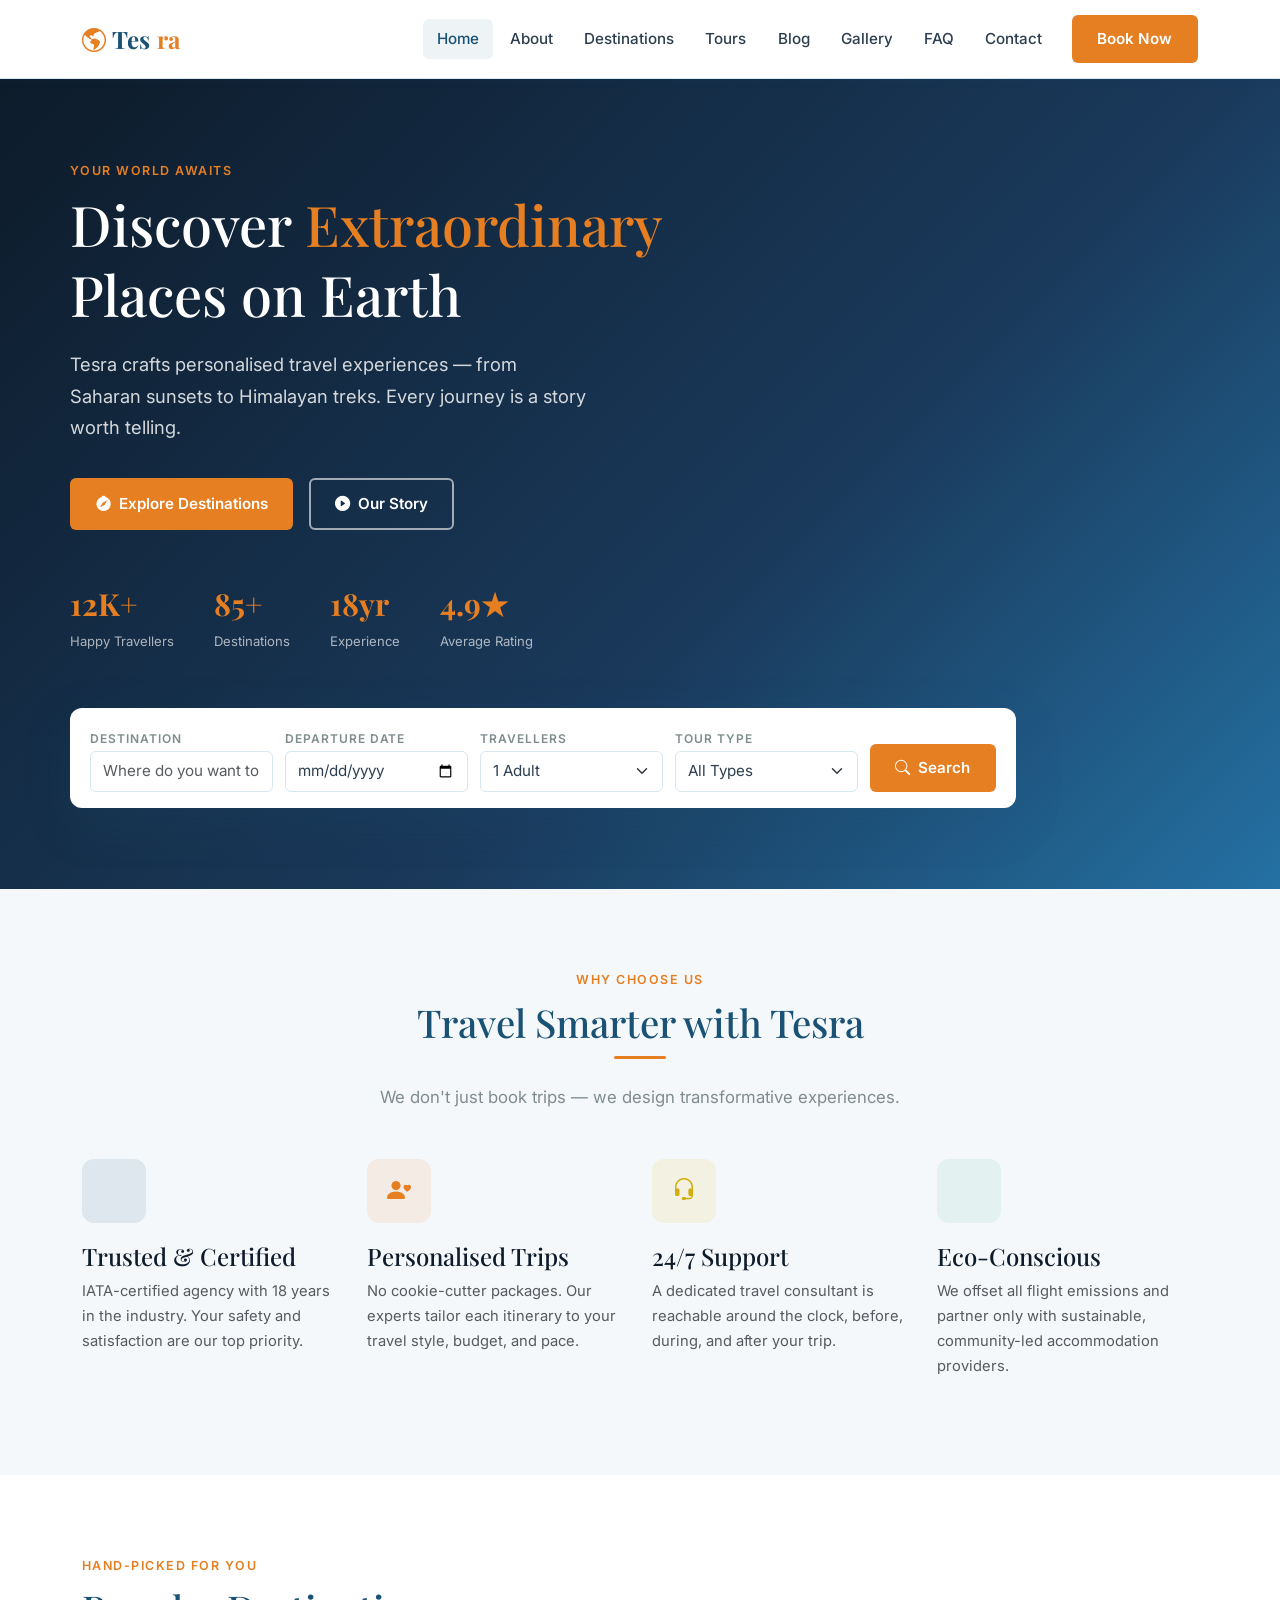
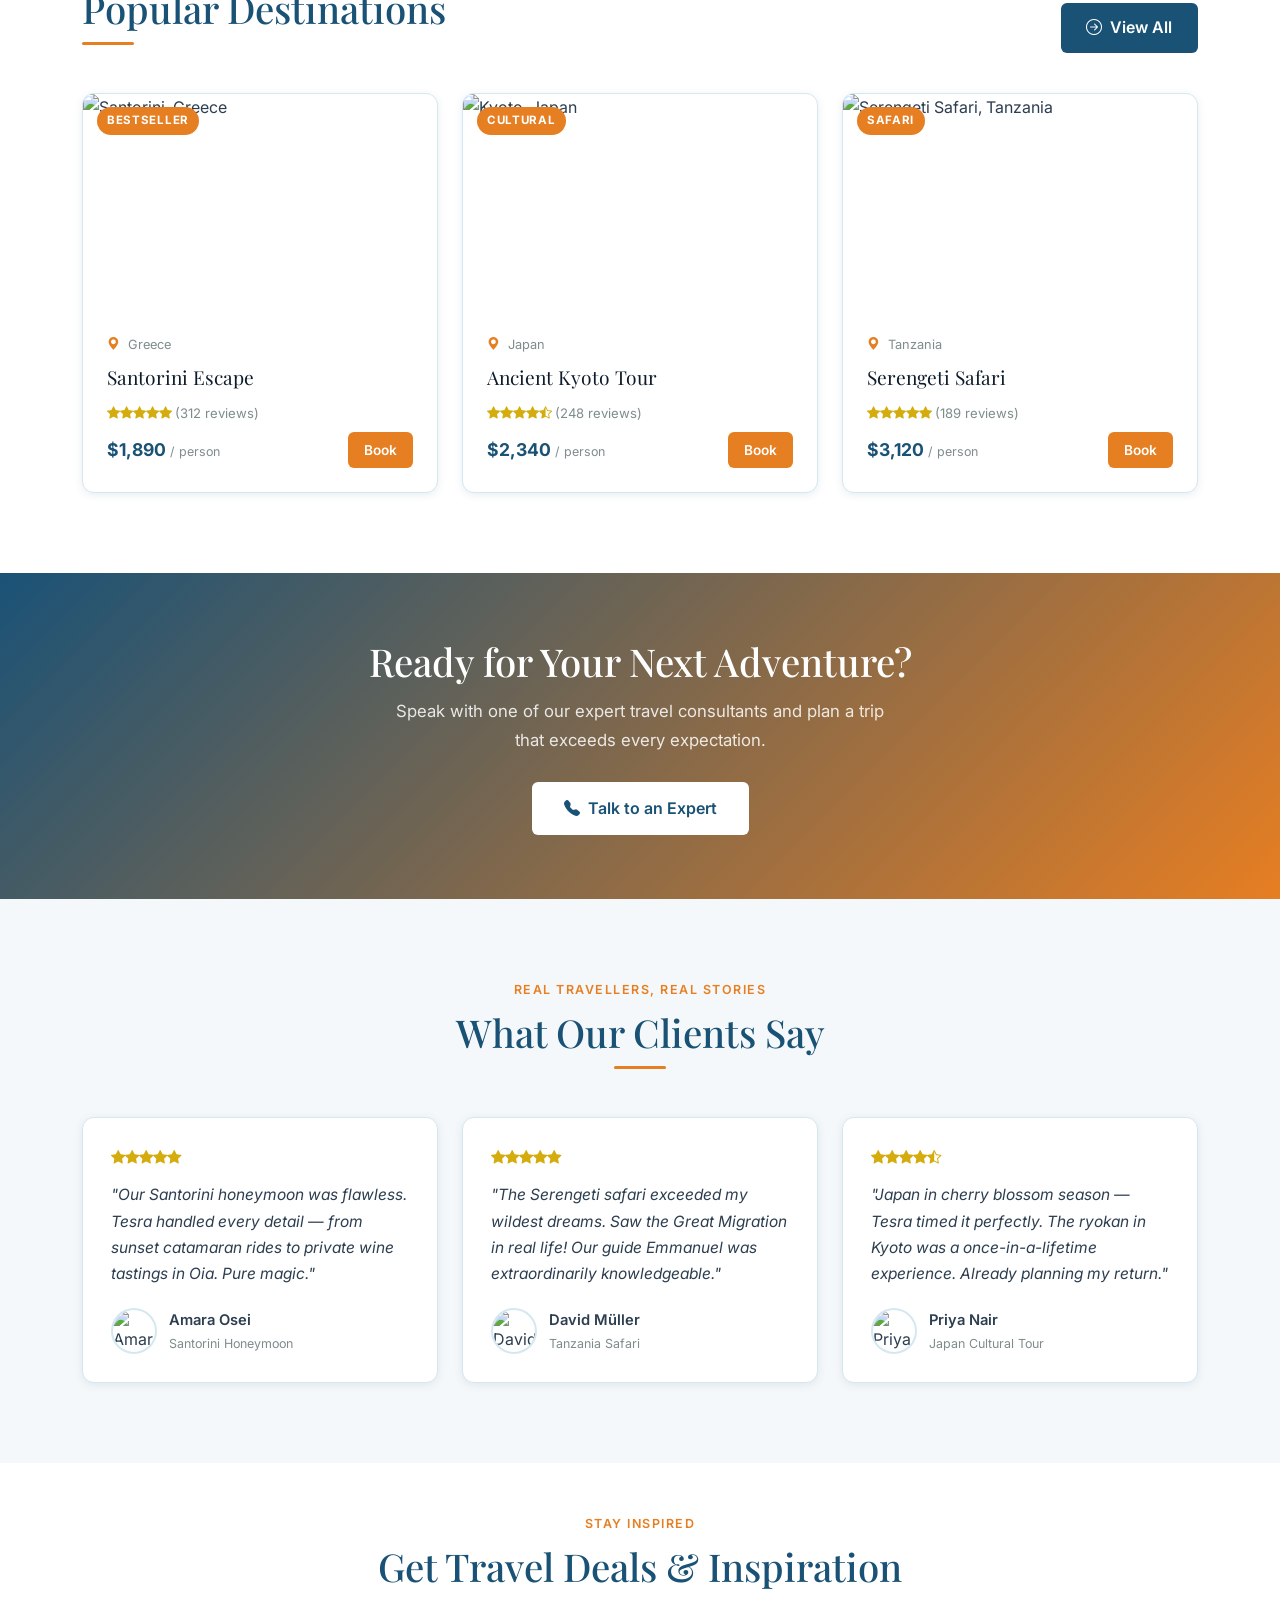
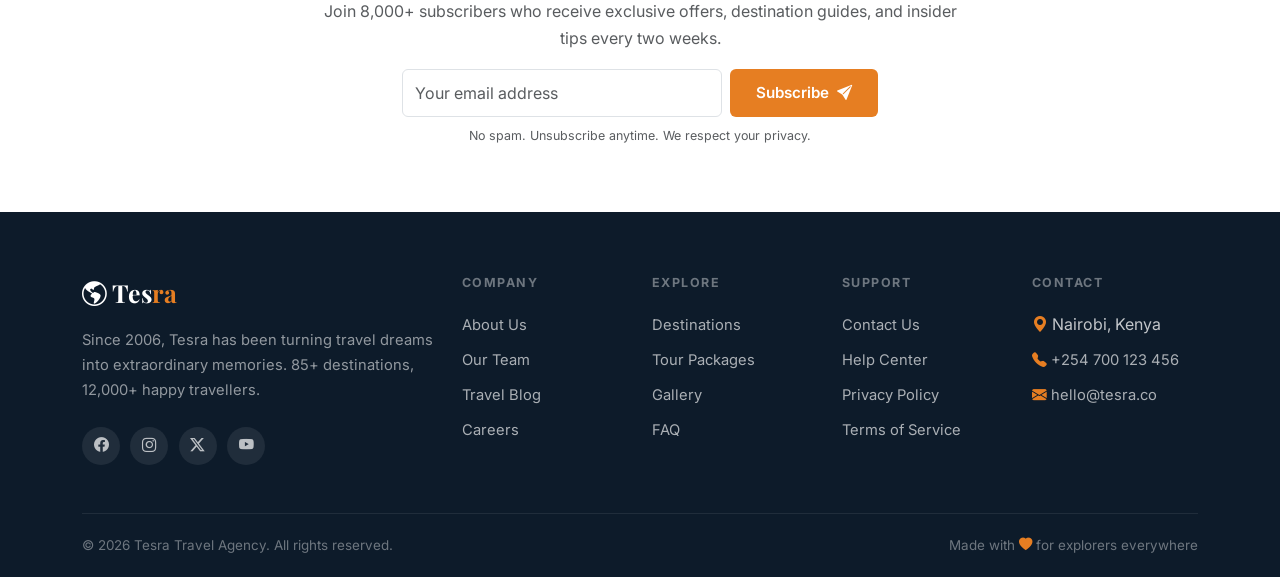
==== commit 7f8bb662: "update style sheet" ====
--- a/index.html
+++ b/index.html
@@ -3,7 +3,7 @@
 <head>
   <meta charset="UTF-8" />
   <meta name="viewport" content="width=device-width, initial-scale=1.0" />
-  <title>Tesra Travel Agency</title>
+  <title>Tesra Travel Agency – Explore the World</title>
   <meta name="description" content="Tesra Travel Agency offers curated tour packages to the world's most breathtaking destinations. Book your dream holiday today." />
   <link rel="stylesheet" href="https://cdn.jsdelivr.net/npm/bootstrap@5.3.2/dist/css/bootstrap.min.css" />
   <link rel="stylesheet" href="https://cdn.jsdelivr.net/npm/bootstrap-icons@1.11.3/font/bootstrap-icons.min.css" />
@@ -14,7 +14,7 @@
 <!-- NAVBAR -->
 <nav class="navbar navbar-expand-lg">
   <div class="container">
-    <a class="navbar-brand" href="index.html"><i class="bi bi-globe-americas"></i> Tesra<span>Travel</span></a>
+    <a class="navbar-brand" href="index.html"><i class="bi bi-globe-americas"></i> Tes<span>ra</span></a>
     <button class="navbar-toggler border-0" type="button" data-bs-toggle="collapse" data-bs-target="#navMenu">
       <span class="navbar-toggler-icon"></span>
     </button>
@@ -30,7 +30,6 @@
         <li class="nav-item"><a class="nav-link" href="contact.html">Contact</a></li>
       </ul>
       <div class="ms-lg-3 d-flex align-items-center gap-2 mt-2 mt-lg-0">
-        <button id="darkModeToggle"><i class="bi bi-moon-fill"></i> Dark</button>
         <a href="tours.html" class="btn-primary-custom">Book Now</a>
       </div>
     </div>
@@ -45,7 +44,7 @@
       <div class="col-lg-7">
         <span class="eyebrow">Your World Awaits</span>
         <h1>Discover <span>Extraordinary</span><br>Places on Earth</h1>
-        <p class="hero-lead">Tesra Travel Agency crafts personalised travel experiences — from Saharan sunsets to Himalayan treks. Every journey is a story worth telling.</p>
+        <p class="hero-lead">Tesra crafts personalised travel experiences — from Saharan sunsets to Himalayan treks. Every journey is a story worth telling.</p>
         <div class="d-flex flex-wrap gap-3">
           <a href="destinations.html" class="btn-primary-custom"><i class="bi bi-compass-fill"></i> Explore Destinations</a>
           <a href="about.html" class="btn-outline-custom"><i class="bi bi-play-circle-fill"></i> Our Story</a>
@@ -104,7 +103,7 @@
   <div class="container">
     <div class="text-center mb-5">
       <span class="eyebrow">Why Choose Us</span>
-      <h2 class="section-title">Travel Smarter with Tesra Travel</h2>
+      <h2 class="section-title">Travel Smarter with Tesra</h2>
       <div class="divider center"></div>
       <p class="section-subtitle">We don't just book trips — we design transformative experiences.</p>
     </div>
@@ -281,7 +280,7 @@
   <div class="container">
     <div class="row g-4">
       <div class="col-lg-4">
-        <div class="footer-brand"><i class="bi bi-globe-americas"></i> Tesra</span></div>
+        <div class="footer-brand"><i class="bi bi-globe-americas"></i> Tes<span>ra</span></div>
         <p class="footer-desc">Since 2006, Tesra has been turning travel dreams into extraordinary memories. 85+ destinations, 12,000+ happy travellers.</p>
         <div class="footer-social">
           <a href="#" class="social-btn" aria-label="Facebook"><i class="bi bi-facebook"></i></a>
@@ -321,7 +320,7 @@
         <div class="footer-heading">Contact</div>
         <ul class="footer-links">
           <li><i class="bi bi-geo-alt-fill text-accent"></i> Nairobi, Kenya</li>
-          <li><a href="tel:+254710958964"><i class="bi bi-telephone-fill text-accent"></i> +254 710 958 964</a></li>
+          <li><a href="tel:+254700123456"><i class="bi bi-telephone-fill text-accent"></i> +254 700 123 456</a></li>
           <li><a href="mailto:hello@tesra.co"><i class="bi bi-envelope-fill text-accent"></i> hello@tesra.co</a></li>
         </ul>
       </div>
@@ -336,6 +335,6 @@
 <button class="back-to-top" id="backToTop" aria-label="Back to top"><i class="bi bi-arrow-up"></i></button>
 
 <script src="https://cdn.jsdelivr.net/npm/bootstrap@5.3.2/dist/js/bootstrap.bundle.min.js"></script>
-<script src="js/main.js"></script>
+<script src="main.js"></script>
 </body>
 </html>
--- a/style.css
+++ b/style.css
@@ -1,8 +1,4 @@
-/* =============================================
-   Tesra Travel Agency – Main Stylesheet
-   ============================================= */
-
-/* --- Google Fonts Import --- */
+
 @import url('https://fonts.googleapis.com/css2?family=Playfair+Display:wght@400;600;700&family=Inter:wght@300;400;500;600&display=swap');
 
 /* --- CSS Variables (Token System) --- */
@@ -123,20 +119,6 @@
   padding: 0.45rem 1.1rem !important;
 }
 .nav-cta:hover { background: #c0661a !important; }
-
-/* Dark Mode Toggle */
-#darkModeToggle {
-  border: 1.5px solid var(--color-border);
-  background: transparent;
-  color: var(--color-text);
-  border-radius: 50px;
-  padding: 0.3rem 0.75rem;
-  font-size: 0.9rem;
-  cursor: pointer;
-  transition: all var(--transition);
-  display: flex; align-items: center; gap: 0.35rem;
-}
-#darkModeToggle:hover { background: var(--color-primary); color: white; border-color: var(--color-primary); }
 
 /* =============================================
    HERO SECTION
@@ -460,28 +442,38 @@
 .error-msg.show { display: block; }
 
 /* =============================================
-   DARK MODE
-   ============================================= */
-body.dark-mode {
-  background: #0D1B2A;
-  color: rgba(255,255,255,0.85);
-}
-body.dark-mode .navbar { background: #0D1B2A !important; border-bottom-color: rgba(255,255,255,0.08); }
-body.dark-mode .navbar-brand { color: white !important; }
-body.dark-mode .nav-link { color: rgba(255,255,255,0.8) !important; }
-body.dark-mode .nav-link:hover { color: white !important; background: rgba(255,255,255,0.08); }
-body.dark-mode h1, body.dark-mode h2, body.dark-mode h3, body.dark-mode h4 { color: white; }
-body.dark-mode .destination-card, body.dark-mode .testimonial-card, body.dark-mode .form-card {
-  background: #142233; border-color: rgba(255,255,255,0.08);
-}
-body.dark-mode .card-title, body.dark-mode .section-title { color: white; }
-body.dark-mode .bg-light-custom { background: #1a2d42; }
-body.dark-mode .form-control-custom { background: #1a2d42; border-color: rgba(255,255,255,0.15); color: white; }
-body.dark-mode .filter-btn { background: #142233; border-color: rgba(255,255,255,0.12); color: rgba(255,255,255,0.8); }
-body.dark-mode .hero-search { background: #142233; }
-body.dark-mode .hero-search .form-control, body.dark-mode .hero-search .form-select { background: #1a2d42; border-color: rgba(255,255,255,0.15); color: white; }
-body.dark-mode #darkModeToggle { border-color: rgba(255,255,255,0.2); color: rgba(255,255,255,0.8); }
-body.dark-mode .navbar-toggler-icon { filter: invert(1); }
+   DARK MODE (auto, follows system preference)
+   ============================================= */
+@media (prefers-color-scheme: dark) {
+  body {
+    --color-text:   rgba(255,255,255,0.85);
+    --color-muted:  rgba(255,255,255,0.55);
+    --color-border: rgba(255,255,255,0.12);
+    background: #0D1B2A;
+    color: var(--color-text);
+  }
+  .navbar { background: #0D1B2A !important; border-bottom-color: rgba(255,255,255,0.08); }
+  .navbar-brand { color: white !important; }
+  .nav-link { color: rgba(255,255,255,0.8) !important; }
+  .nav-link:hover { color: white !important; background: rgba(255,255,255,0.08); }
+  h1, h2, h3, h4 { color: white; }
+  .destination-card, .testimonial-card, .form-card {
+    background: #142233; border-color: rgba(255,255,255,0.08);
+  }
+  .card-title, .section-title { color: white; }
+  .bg-light-custom { background: #1a2d42; }
+  .form-control-custom { background: #1a2d42; border-color: rgba(255,255,255,0.15); color: white; }
+  .filter-btn { background: #142233; border-color: rgba(255,255,255,0.12); color: rgba(255,255,255,0.8); }
+  .hero-search { background: #142233; }
+  .hero-search .form-control, .hero-search .form-select { background: #1a2d42; border-color: rgba(255,255,255,0.15); color: white; }
+  .navbar-toggler-icon { filter: invert(1); }
+  .text-muted { color: rgba(255,255,255,0.55) !important; }
+  .blog-card .blog-body { background: #142233; }
+  .popular-post-link { color: white; }
+  .faq-accordion .accordion-button { background: #142233; color: white; }
+  .faq-accordion .accordion-item { border-color: rgba(255,255,255,0.08); }
+  .faq-accordion .accordion-body { background: #0D1B2A; }
+}
 
 /* =============================================
    UTILITIES
@@ -585,7 +577,7 @@
 .blog-meta span { color: var(--color-accent); font-weight: 600; }
 .blog-card h4 { font-family: var(--font-display); font-size: 1.1rem; margin-bottom: 0.5rem; line-height: 1.35; }
 .blog-card p { font-size: 0.9rem; color: var(--color-muted); }
-body.dark-mode .blog-card .blog-body { background: #142233; }
+.popular-post-link { color: var(--color-dark); }
 
 /* Gallery */
 .gallery-grid { columns: 3; gap: 1rem; }
@@ -626,9 +618,6 @@
 .faq-accordion .accordion-button::after { filter: none; }
 .faq-accordion .accordion-item { border: 1px solid var(--color-border); border-radius: var(--radius-sm) !important; margin-bottom: 0.6rem; overflow: hidden; }
 .faq-accordion .accordion-body { font-size: 0.93rem; color: var(--color-muted); padding: 1rem 1.25rem; }
-body.dark-mode .faq-accordion .accordion-button { background: #142233; color: white; }
-body.dark-mode .faq-accordion .accordion-item { border-color: rgba(255,255,255,0.08); }
-body.dark-mode .faq-accordion .accordion-body { background: #0D1B2A; }
 
 /* =============================================
    RESPONSIVE ADJUSTMENTS
@@ -642,4 +631,4 @@
   .hero-search { flex-direction: column; }
   .hero-search .form-group { flex: 1 1 100%; }
   .footer-bottom { flex-direction: column; text-align: center; }
-}
+}
